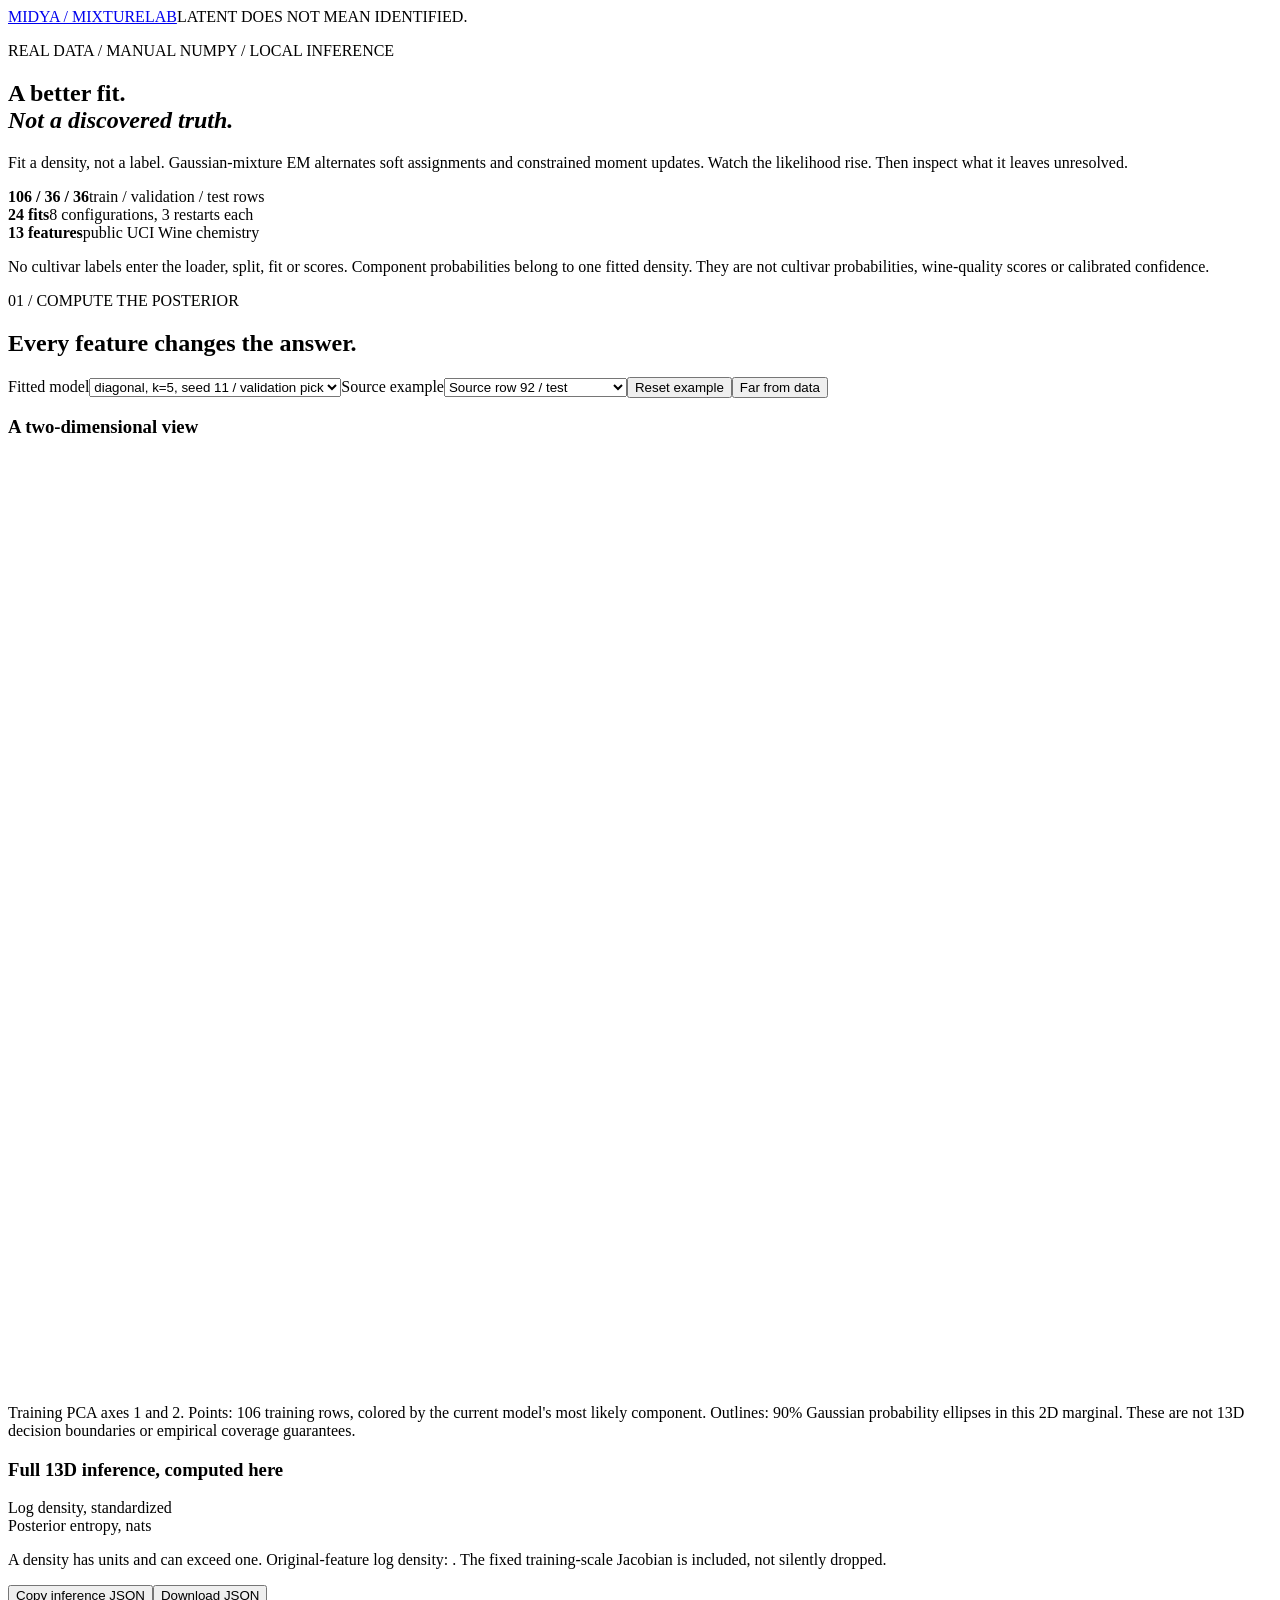
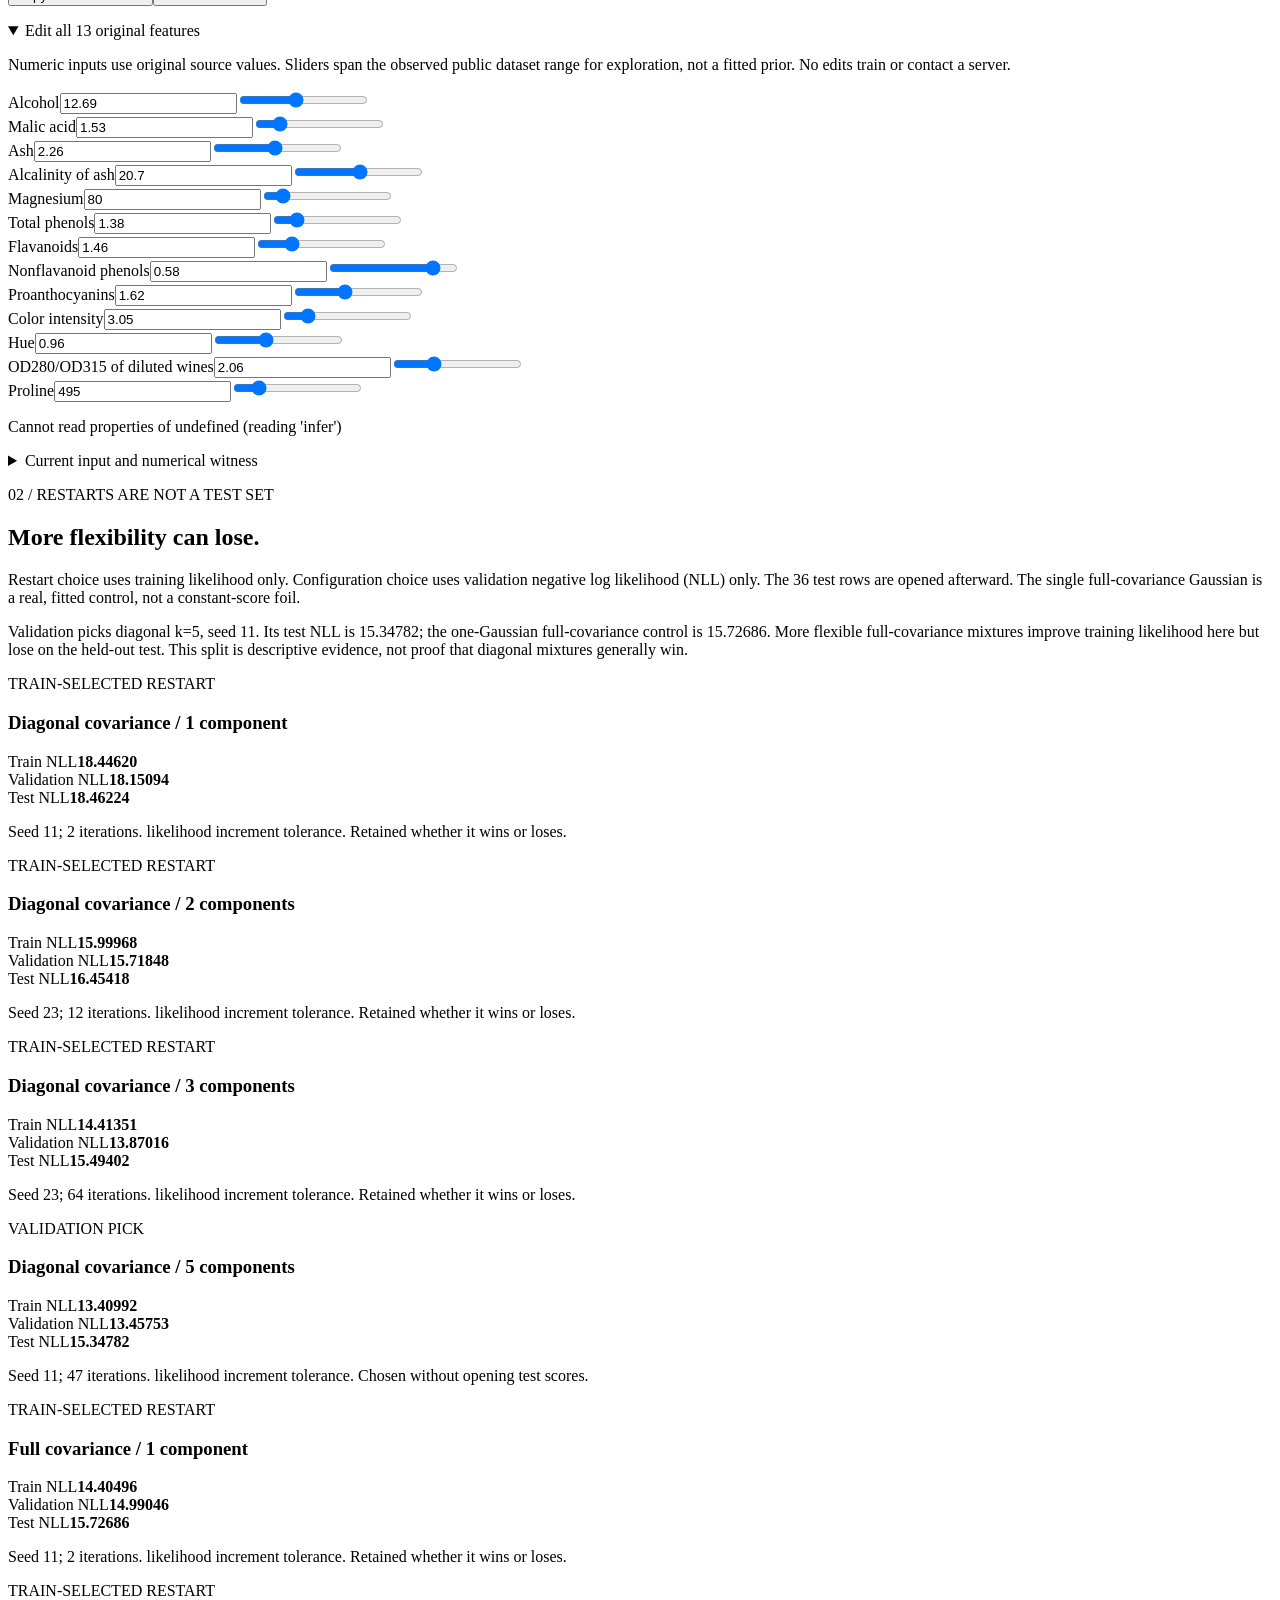
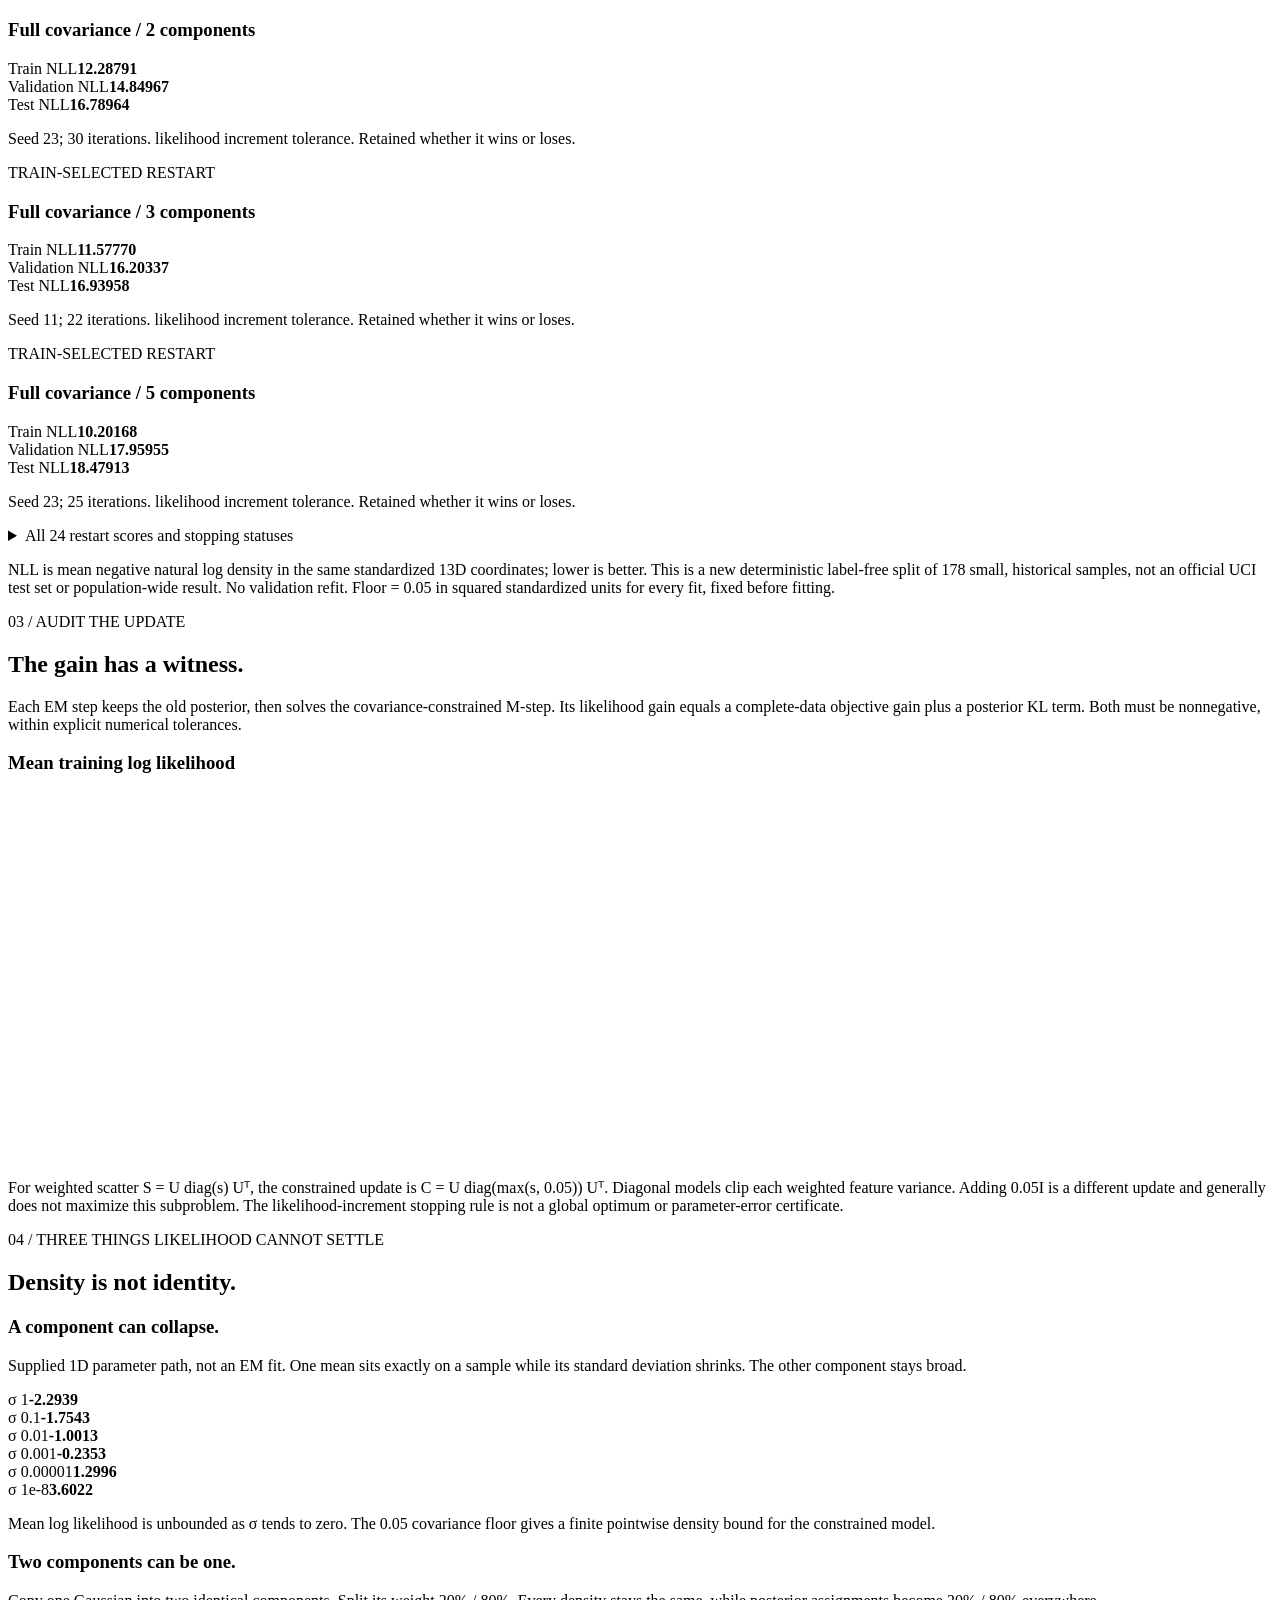
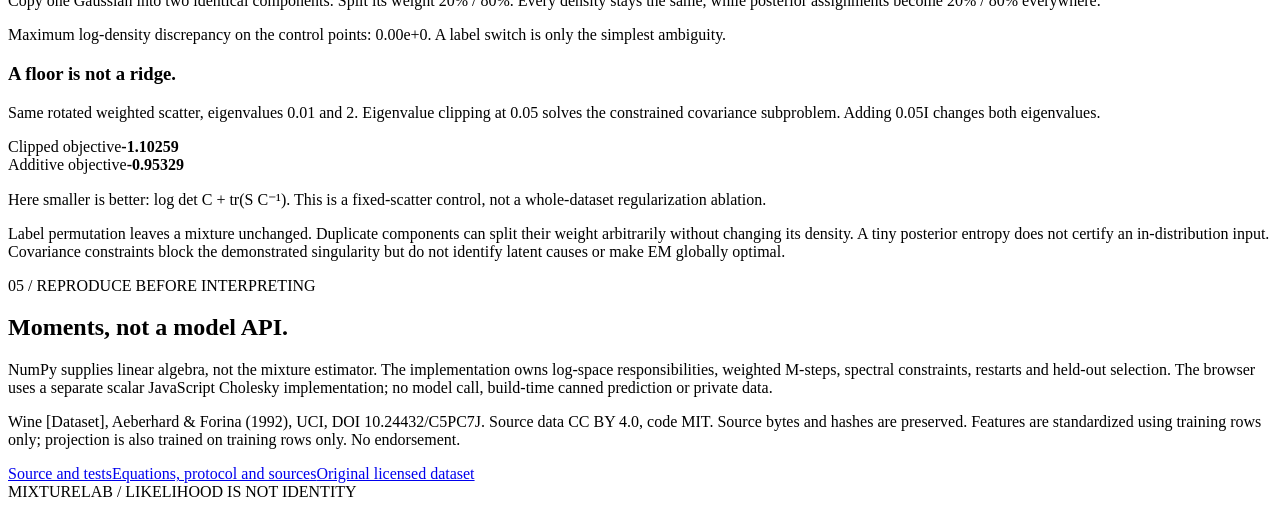
==== docs/index.html @ 6266a400 "Rename 7-index.html to index.html" ====
<!doctype html>
<html lang="en"><head><meta charset="utf-8"><meta name="viewport" content="width=device-width,initial-scale=1"><title>MixtureLab - likelihood is not identity</title><meta name="description" content="Manual Gaussian mixture EM, real held-out density scores, covariance constraints and editable component responsibilities. No model API."><meta property="og:title" content="MixtureLab - likelihood is not identity"><meta property="og:description" content="Edit 13 chemical features. Recompute the mixture. Inspect what a rising objective cannot prove."><meta name="theme-color" content="#173d38"><link rel="stylesheet" href="style.css"><script defer src="data.js"></script><script defer src="inference.js"></script><script defer src="app.js"></script></head>
<body><header><a href="https://github.com/midya8/mixturelab">MIDYA / MIXTURELAB</a><span>LATENT DOES NOT MEAN IDENTIFIED.</span></header>
<main><section class="hero"><p class="eyebrow">REAL DATA / MANUAL NUMPY / LOCAL INFERENCE</p><h1>A better fit.<br><em>Not a discovered truth.</em></h1><p class="lede">Fit a density, not a label. Gaussian-mixture EM alternates soft assignments and constrained moment updates. Watch the likelihood rise. Then inspect what it leaves unresolved.</p><div class="facts"><div><strong>106 / 36 / 36</strong><span>train / validation / test rows</span></div><div><strong>24 fits</strong><span>8 configurations, 3 restarts each</span></div><div><strong>13 features</strong><span>public UCI Wine chemistry</span></div></div><p class="callout">No cultivar labels enter the loader, split, fit or scores. Component probabilities belong to one fitted density. They are not cultivar probabilities, wine-quality scores or calibrated confidence.</p></section>
<section id="inspector"><p class="eyebrow">01 / COMPUTE THE POSTERIOR</p><h2>Every feature changes the answer.</h2><div class="toolbar"><label>Fitted model<select id="model"></select></label><label>Source example<select id="example"></select></label><button id="reset">Reset example</button><button id="far">Far from data</button></div><p id="model-note" class="muted"></p><div class="workspace"><div class="panel"><h3>A two-dimensional view</h3><svg id="scatter" viewBox="0 0 600 440" role="img" aria-label="Training-only PCA projection of training points and fitted mixture components"></svg><p class="caption">Training PCA axes 1 and 2. Points: 106 training rows, colored by the current model's most likely component. Outlines: 90% Gaussian probability ellipses in this 2D marginal. These are not 13D decision boundaries or empirical coverage guarantees.</p><p id="plot-range" class="caption"></p></div><div class="panel"><h3>Full 13D inference, computed here</h3><div class="metrics"><div><span>Log density, standardized</span><strong id="density"></strong></div><div><span>Posterior entropy, nats</span><strong id="entropy"></strong></div></div><div id="responsibilities"></div><p id="density-warning" class="callout"></p><p class="caption">A density has units and can exceed one. Original-feature log density: <span id="raw-density"></span>. The fixed training-scale Jacobian is included, not silently dropped.</p><div class="button-row"><button id="copy">Copy inference JSON</button><button id="download">Download JSON</button></div><p id="copy-status" role="status" aria-live="polite"></p></div></div><details id="editor" open><summary>Edit all 13 original features</summary><p class="caption">Numeric inputs use original source values. Sliders span the observed public dataset range for exploration, not a fitted prior. No edits train or contact a server.</p><div id="features"></div><p id="error" role="alert"></p></details><details><summary>Current input and numerical witness</summary><pre id="witness"></pre></details></section>
<section id="holdout"><p class="eyebrow">02 / RESTARTS ARE NOT A TEST SET</p><h2>More flexibility can lose.</h2><p>Restart choice uses training likelihood only. Configuration choice uses validation negative log likelihood (NLL) only. The 36 test rows are opened afterward. The single full-covariance Gaussian is a real, fitted control, not a constant-score foil.</p><p id="result" class="callout"></p><div id="comparison" class="cards"></div><details><summary>All 24 restart scores and stopping statuses</summary><p class="caption">Three restarts per configuration, with no hidden discarded failures or test-driven seed choice. Full report includes every initial/final model and the complete iteration history.</p><div class="table-scroll"><table><thead><tr><th>Family / k / seed</th><th>Train NLL</th><th>Validation NLL</th><th>Test NLL</th><th>Iterations / status</th></tr></thead><tbody id="restarts"></tbody></table></div></details><p class="caption">NLL is mean negative natural log density in the same standardized 13D coordinates; lower is better. This is a new deterministic label-free split of 178 small, historical samples, not an official UCI test set or population-wide result. No validation refit. Floor = 0.05 in squared standardized units for every fit, fixed before fitting.</p></section>
<section><p class="eyebrow">03 / AUDIT THE UPDATE</p><h2>The gain has a witness.</h2><p>Each EM step keeps the old posterior, then solves the covariance-constrained M-step. Its likelihood gain equals a complete-data objective gain plus a posterior KL term. Both must be nonnegative, within explicit numerical tolerances.</p><div class="panel"><h3>Mean training log likelihood</h3><svg id="history" viewBox="0 0 900 260" role="img" aria-label="Complete current-fit mean log likelihood trajectory"></svg><p id="history-range" class="caption"></p></div><div class="facts" id="update-facts"></div><p id="update-note" class="callout"></p><p>For weighted scatter S = U diag(s) Uᵀ, the constrained update is C = U diag(max(s, 0.05)) Uᵀ. Diagonal models clip each weighted feature variance. Adding 0.05I is a different update and generally does not maximize this subproblem. The likelihood-increment stopping rule is not a global optimum or parameter-error certificate.</p></section>
<section><p class="eyebrow">04 / THREE THINGS LIKELIHOOD CANNOT SETTLE</p><h2>Density is not identity.</h2><div class="cards" id="controls"></div><p class="callout">Label permutation leaves a mixture unchanged. Duplicate components can split their weight arbitrarily without changing its density. A tiny posterior entropy does not certify an in-distribution input. Covariance constraints block the demonstrated singularity but do not identify latent causes or make EM globally optimal.</p></section>
<section class="closing"><p class="eyebrow">05 / REPRODUCE BEFORE INTERPRETING</p><h2>Moments, not a model API.</h2><p>NumPy supplies linear algebra, not the mixture estimator. The implementation owns log-space responsibilities, weighted M-steps, spectral constraints, restarts and held-out selection. The browser uses a separate scalar JavaScript Cholesky implementation; no model call, build-time canned prediction or private data.</p><p>Wine [Dataset], Aeberhard &amp; Forina (1992), UCI, DOI 10.24432/C5PC7J. Source data CC BY 4.0, code MIT. Source bytes and hashes are preserved. Features are standardized using training rows only; projection is also trained on training rows only. No endorsement.</p><nav><a href="https://github.com/midya8/mixturelab">Source and tests</a><a href="https://github.com/midya8/mixturelab/blob/main/METHOD.md">Equations, protocol and sources</a><a href="https://archive.ics.uci.edu/dataset/109/wine">Original licensed dataset</a></nav></section></main><footer>MIXTURELAB / LIKELIHOOD IS NOT IDENTITY</footer></body></html>
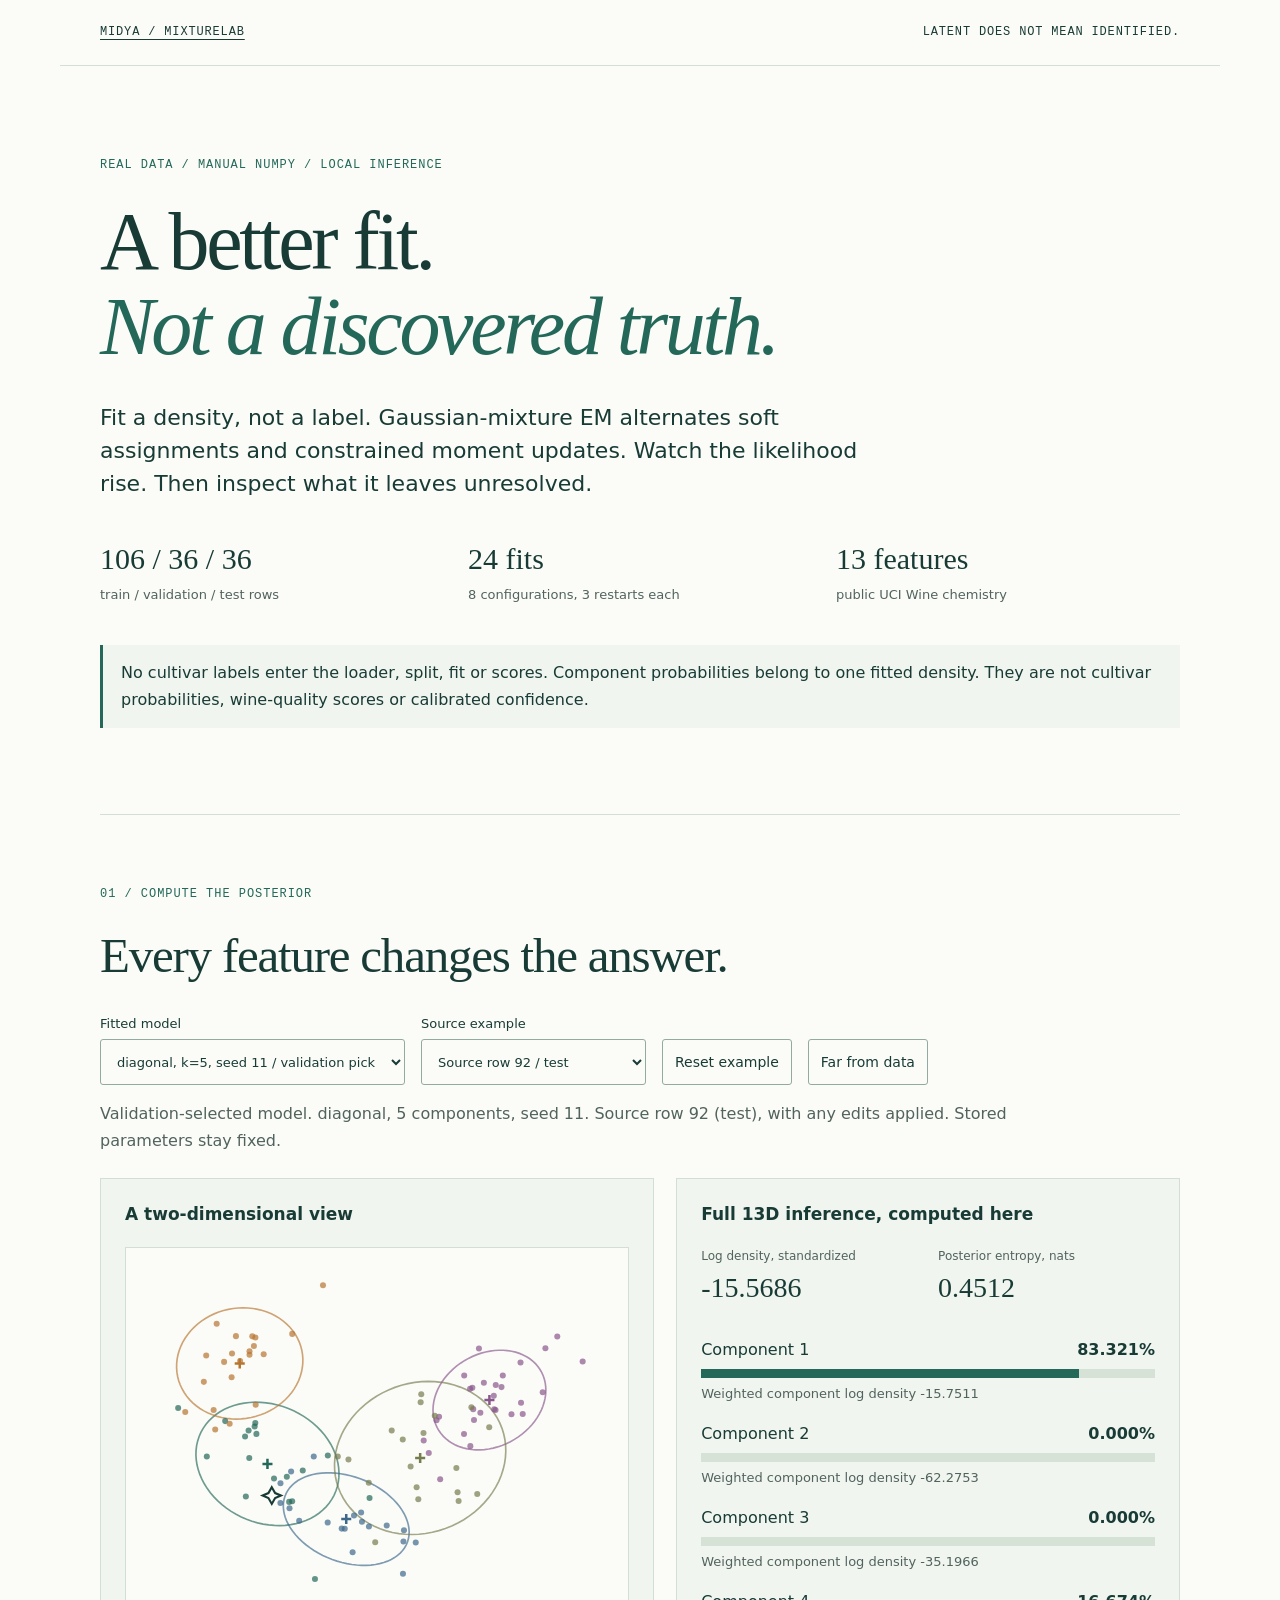
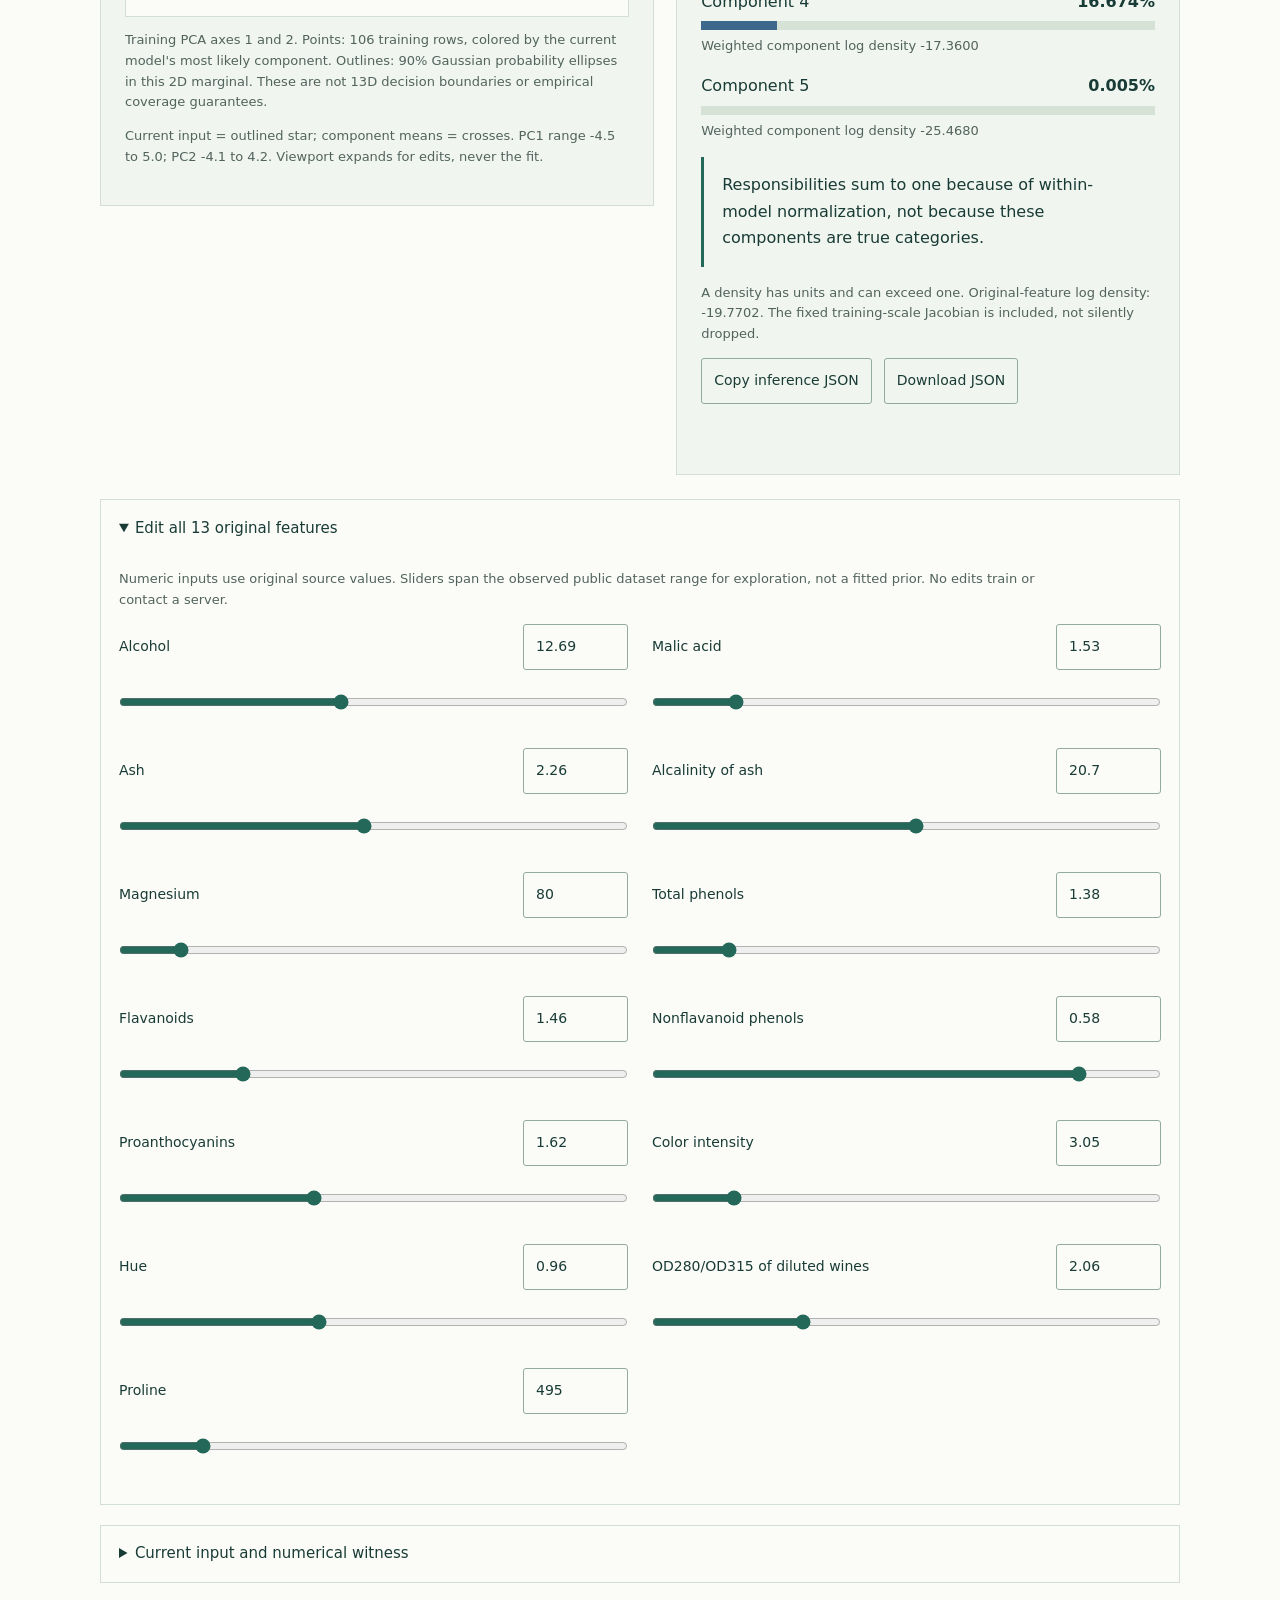
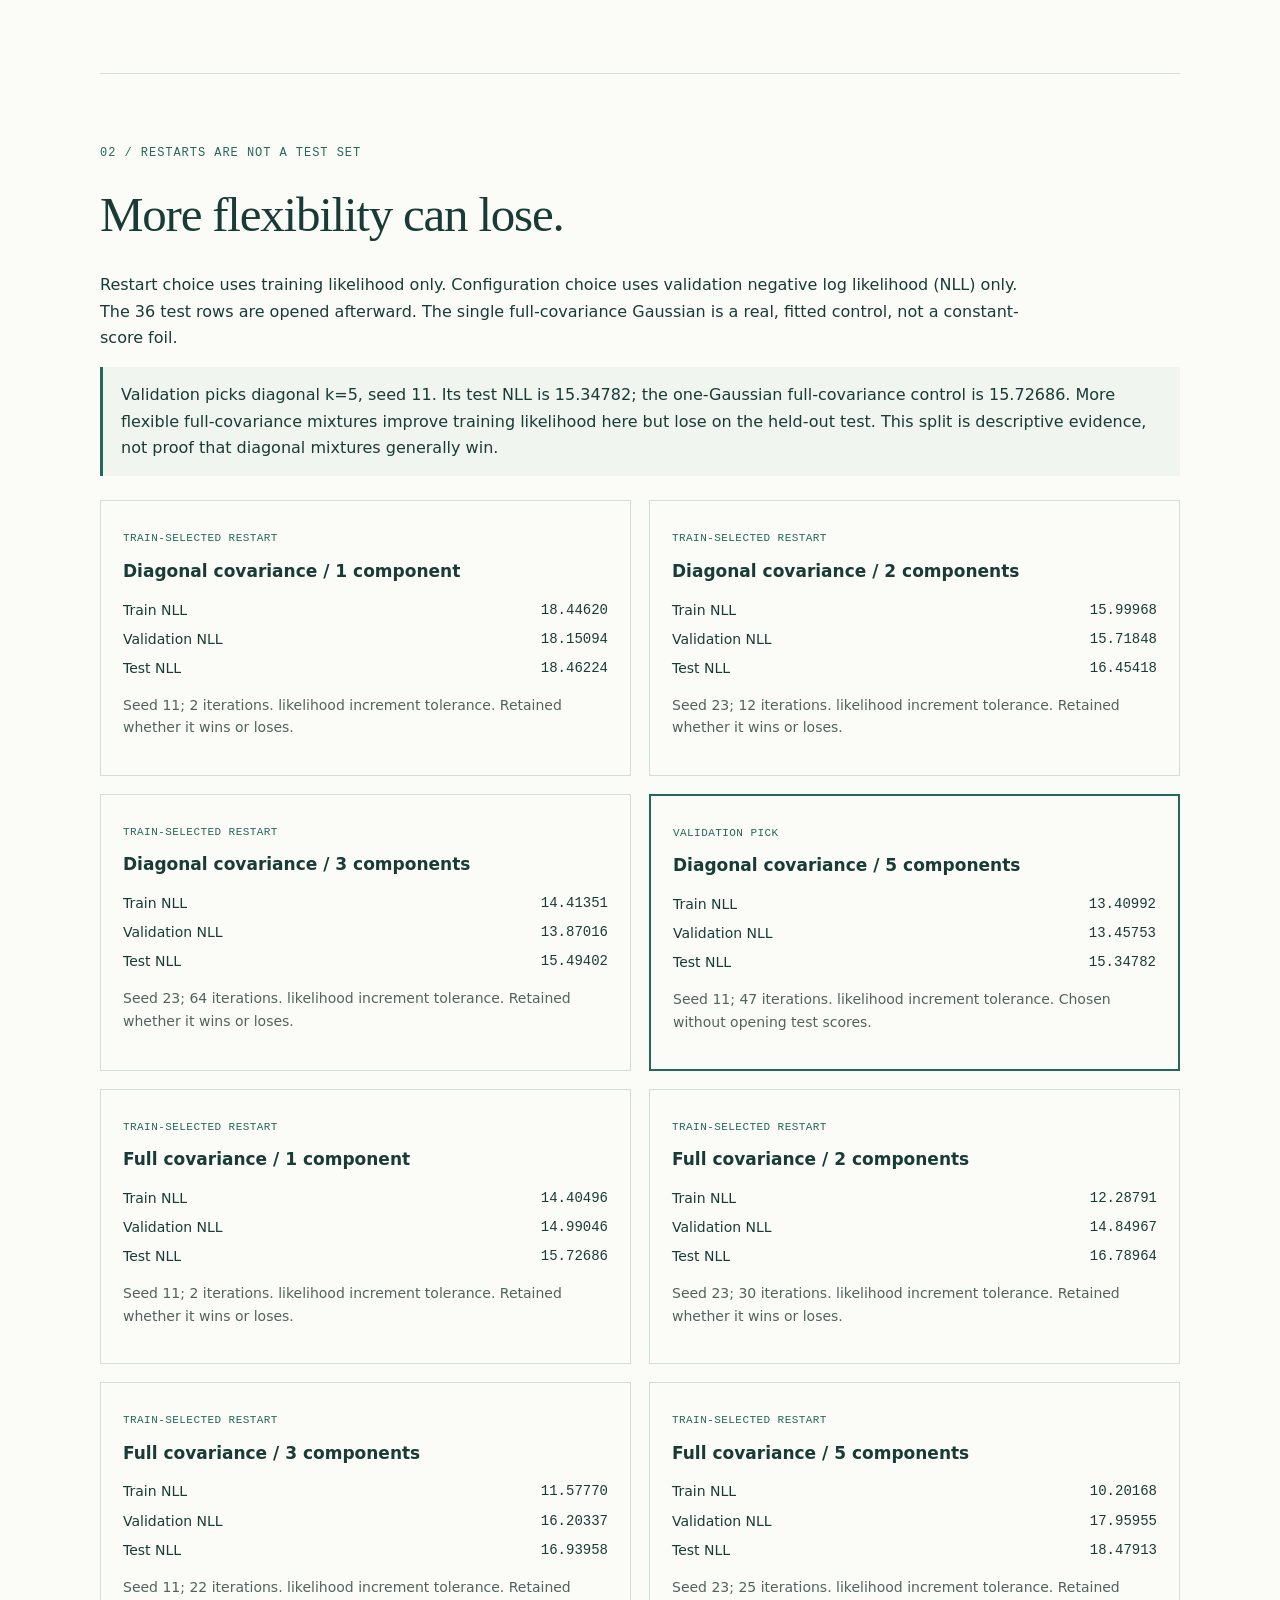
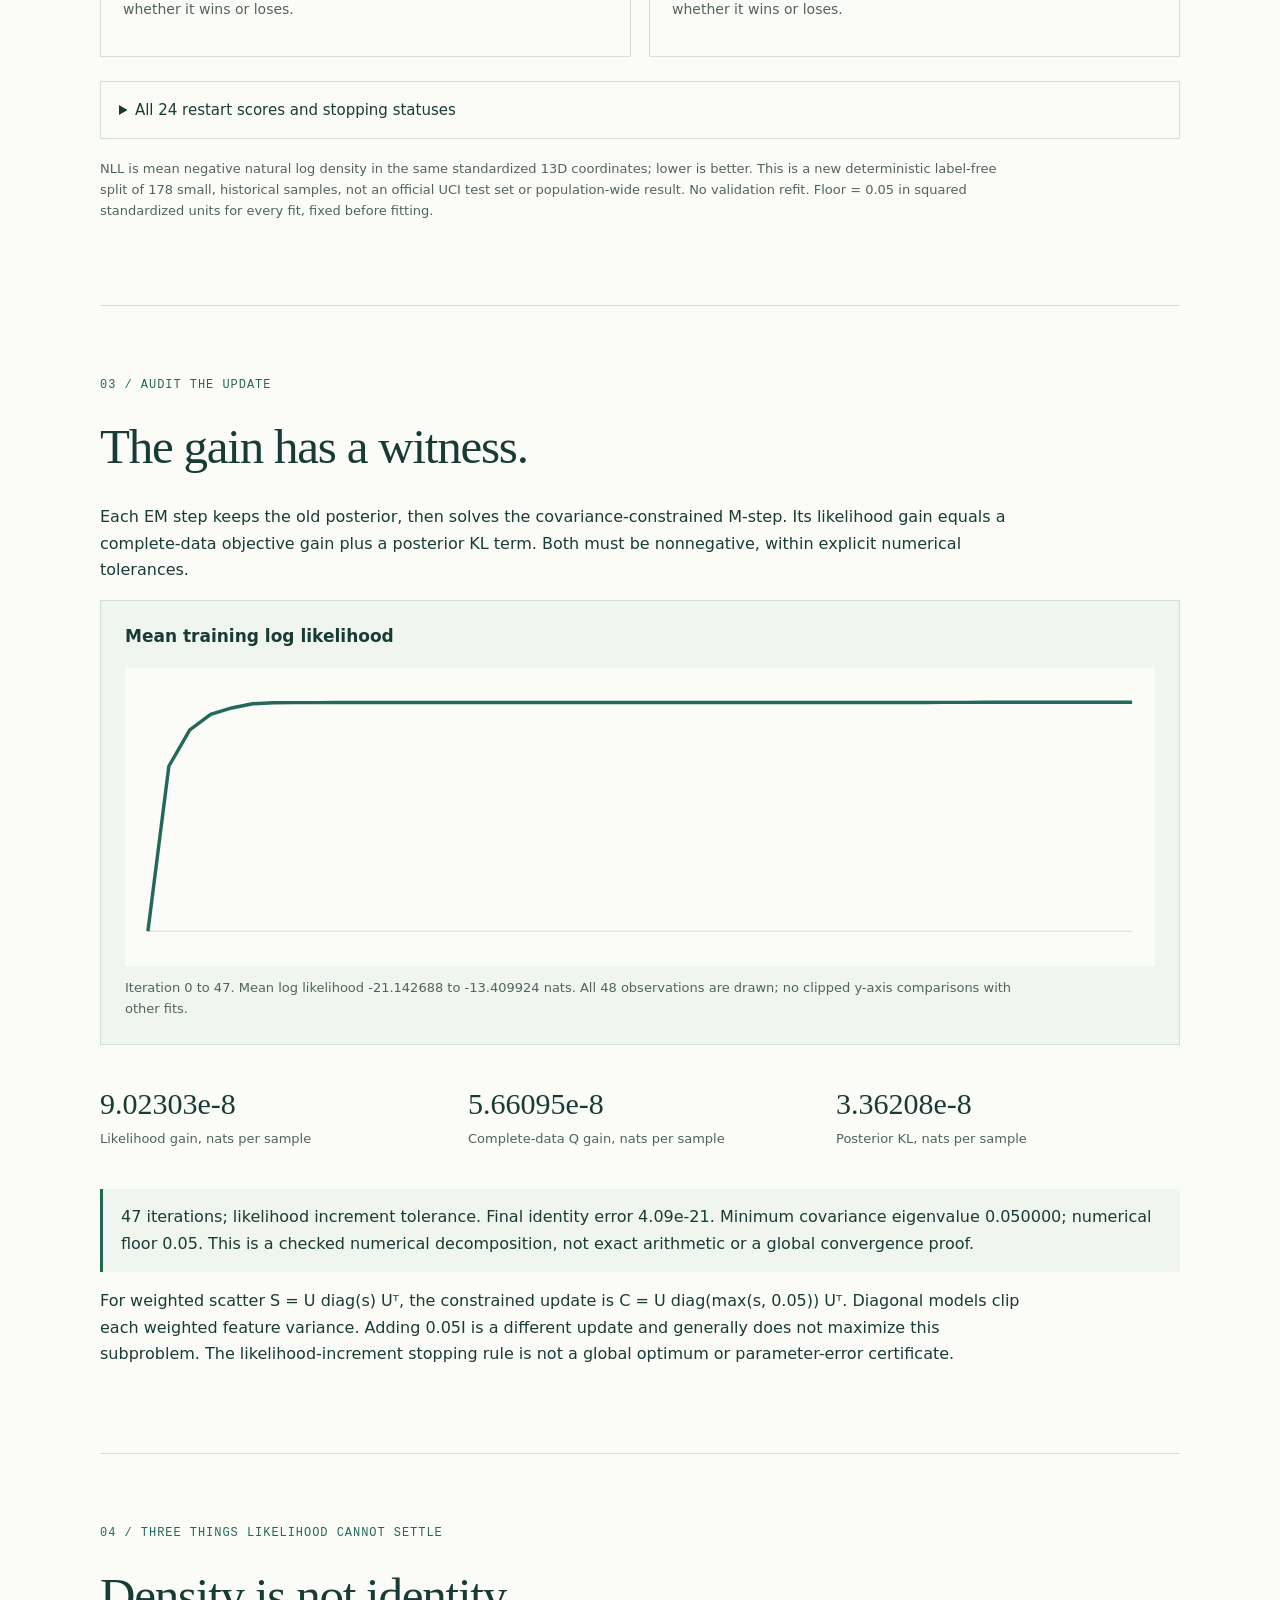
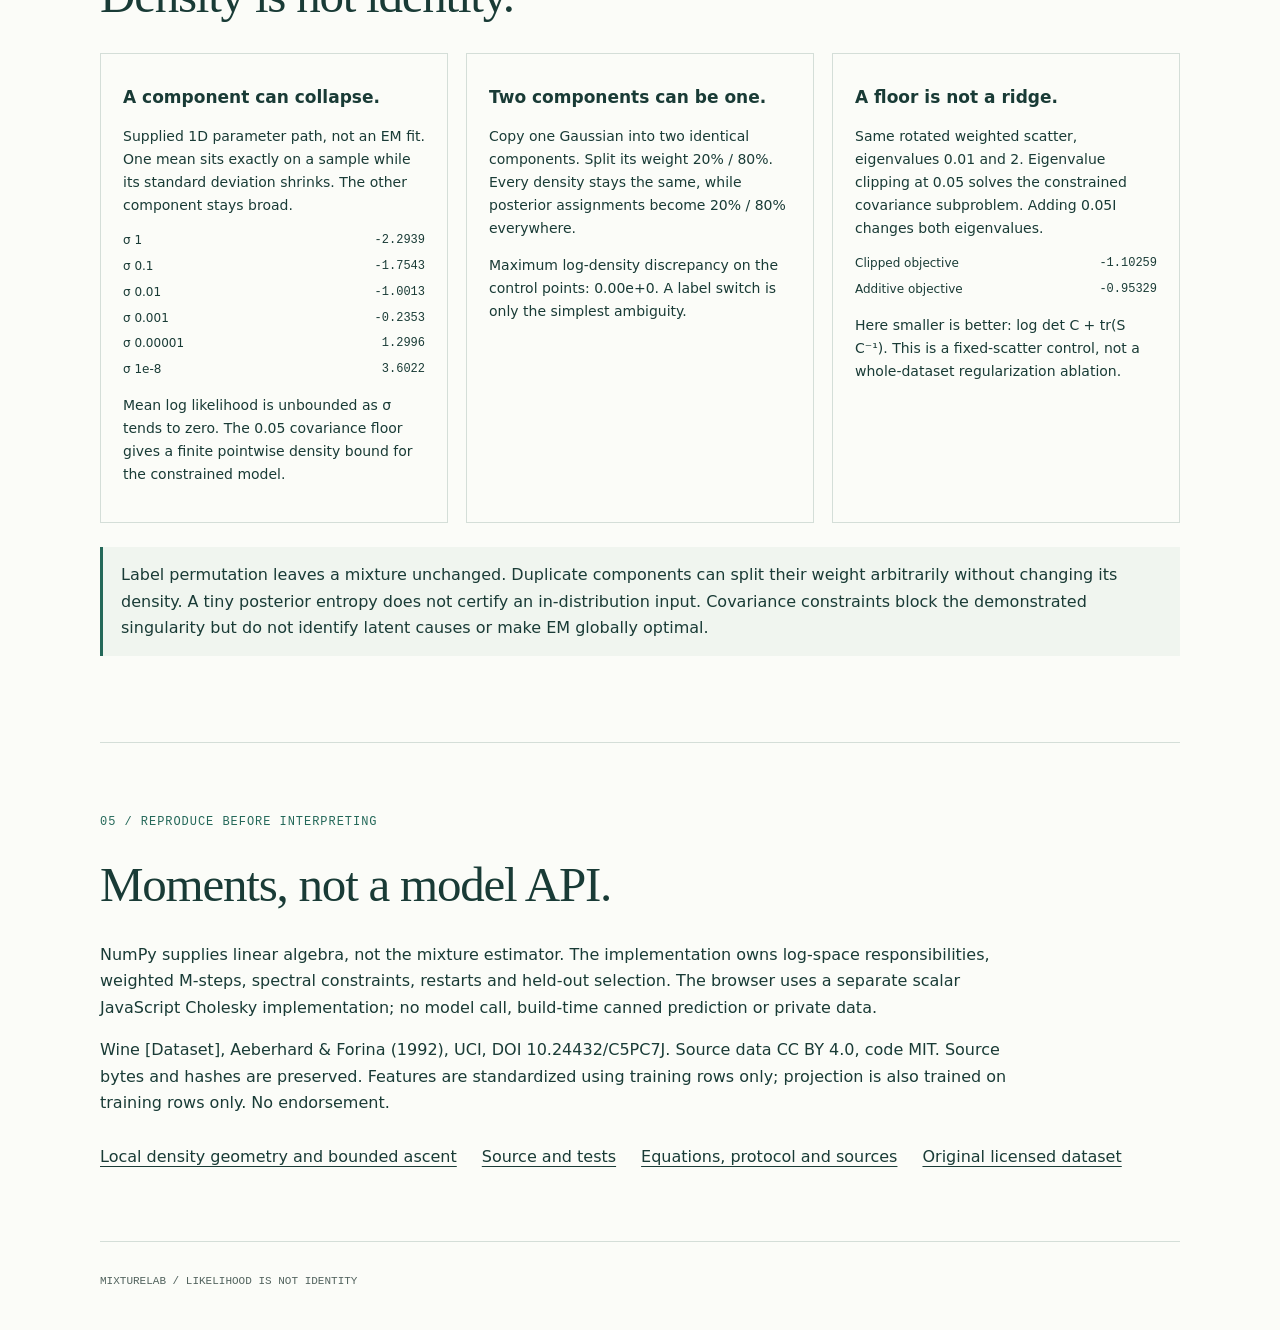
==== commit e0ce6639: "Update index.html" ====
--- a/docs/index.html
+++ b/docs/index.html
@@ -6,4 +6,4 @@
 <section id="holdout"><p class="eyebrow">02 / RESTARTS ARE NOT A TEST SET</p><h2>More flexibility can lose.</h2><p>Restart choice uses training likelihood only. Configuration choice uses validation negative log likelihood (NLL) only. The 36 test rows are opened afterward. The single full-covariance Gaussian is a real, fitted control, not a constant-score foil.</p><p id="result" class="callout"></p><div id="comparison" class="cards"></div><details><summary>All 24 restart scores and stopping statuses</summary><p class="caption">Three restarts per configuration, with no hidden discarded failures or test-driven seed choice. Full report includes every initial/final model and the complete iteration history.</p><div class="table-scroll"><table><thead><tr><th>Family / k / seed</th><th>Train NLL</th><th>Validation NLL</th><th>Test NLL</th><th>Iterations / status</th></tr></thead><tbody id="restarts"></tbody></table></div></details><p class="caption">NLL is mean negative natural log density in the same standardized 13D coordinates; lower is better. This is a new deterministic label-free split of 178 small, historical samples, not an official UCI test set or population-wide result. No validation refit. Floor = 0.05 in squared standardized units for every fit, fixed before fitting.</p></section>
 <section><p class="eyebrow">03 / AUDIT THE UPDATE</p><h2>The gain has a witness.</h2><p>Each EM step keeps the old posterior, then solves the covariance-constrained M-step. Its likelihood gain equals a complete-data objective gain plus a posterior KL term. Both must be nonnegative, within explicit numerical tolerances.</p><div class="panel"><h3>Mean training log likelihood</h3><svg id="history" viewBox="0 0 900 260" role="img" aria-label="Complete current-fit mean log likelihood trajectory"></svg><p id="history-range" class="caption"></p></div><div class="facts" id="update-facts"></div><p id="update-note" class="callout"></p><p>For weighted scatter S = U diag(s) Uᵀ, the constrained update is C = U diag(max(s, 0.05)) Uᵀ. Diagonal models clip each weighted feature variance. Adding 0.05I is a different update and generally does not maximize this subproblem. The likelihood-increment stopping rule is not a global optimum or parameter-error certificate.</p></section>
 <section><p class="eyebrow">04 / THREE THINGS LIKELIHOOD CANNOT SETTLE</p><h2>Density is not identity.</h2><div class="cards" id="controls"></div><p class="callout">Label permutation leaves a mixture unchanged. Duplicate components can split their weight arbitrarily without changing its density. A tiny posterior entropy does not certify an in-distribution input. Covariance constraints block the demonstrated singularity but do not identify latent causes or make EM globally optimal.</p></section>
-<section class="closing"><p class="eyebrow">05 / REPRODUCE BEFORE INTERPRETING</p><h2>Moments, not a model API.</h2><p>NumPy supplies linear algebra, not the mixture estimator. The implementation owns log-space responsibilities, weighted M-steps, spectral constraints, restarts and held-out selection. The browser uses a separate scalar JavaScript Cholesky implementation; no model call, build-time canned prediction or private data.</p><p>Wine [Dataset], Aeberhard &amp; Forina (1992), UCI, DOI 10.24432/C5PC7J. Source data CC BY 4.0, code MIT. Source bytes and hashes are preserved. Features are standardized using training rows only; projection is also trained on training rows only. No endorsement.</p><nav><a href="https://github.com/midya8/mixturelab">Source and tests</a><a href="https://github.com/midya8/mixturelab/blob/main/METHOD.md">Equations, protocol and sources</a><a href="https://archive.ics.uci.edu/dataset/109/wine">Original licensed dataset</a></nav></section></main><footer>MIXTURELAB / LIKELIHOOD IS NOT IDENTITY</footer></body></html>
+<section class="closing"><p class="eyebrow">05 / REPRODUCE BEFORE INTERPRETING</p><h2>Moments, not a model API.</h2><p>NumPy supplies linear algebra, not the mixture estimator. The implementation owns log-space responsibilities, weighted M-steps, spectral constraints, restarts and held-out selection. The browser uses a separate scalar JavaScript Cholesky implementation; no model call, build-time canned prediction or private data.</p><p>Wine [Dataset], Aeberhard &amp; Forina (1992), UCI, DOI 10.24432/C5PC7J. Source data CC BY 4.0, code MIT. Source bytes and hashes are preserved. Features are standardized using training rows only; projection is also trained on training rows only. No endorsement.</p><nav><a href="geometry.html">Local density geometry and bounded ascent</a><a href="https://github.com/midya8/mixturelab">Source and tests</a><a href="https://github.com/midya8/mixturelab/blob/main/METHOD.md">Equations, protocol and sources</a><a href="https://archive.ics.uci.edu/dataset/109/wine">Original licensed dataset</a></nav></section></main><footer>MIXTURELAB / LIKELIHOOD IS NOT IDENTITY</footer></body></html>
--- a/docs/style.css
+++ b/docs/style.css
@@ -0,0 +1 @@
+:root{color-scheme:light;--ink:#193b36;--muted:#52635e;--rule:#d4ded8;--accent:#246859;--paper:#fbfcf8;--panel:#f0f5ef;--error:#a32432}*{box-sizing:border-box}body{margin:0;background:var(--paper);color:var(--ink);font:16px/1.65 system-ui,-apple-system,Segoe UI,sans-serif}header,main,footer{max-width:1160px;margin:auto;padding:0 40px}header{padding-top:24px;padding-bottom:24px;display:flex;justify-content:space-between;gap:24px;border-bottom:1px solid var(--rule);font:12px/1.4 ui-monospace,monospace;letter-spacing:.07em}a{color:inherit;text-underline-offset:4px}a:hover{color:var(--accent)}section{padding:70px 0;border-bottom:1px solid var(--rule)}.hero{padding-top:90px}.eyebrow{font:12px/1.6 ui-monospace,monospace;letter-spacing:.08em;color:var(--accent);margin:0 0 24px}h1{font:clamp(48px,6.4vw,82px)/1.04 Georgia,serif;letter-spacing:-.04em;margin:0 0 32px;max-width:950px}h1 em{font-weight:normal;color:var(--accent)}h2{font:clamp(32px,4vw,49px)/1.13 Georgia,serif;letter-spacing:-.025em;margin:0 0 30px}h3{font-size:17px;line-height:1.4;margin:0 0 20px}.lede{font-size:22px;line-height:1.5;max-width:760px}p{max-width:920px}.muted,.caption{color:var(--muted)}.caption{font-size:13px;line-height:1.6}.facts{display:grid;grid-template-columns:repeat(3,minmax(0,1fr));gap:24px;margin:40px 0}.facts strong{display:block;font:30px/1.25 Georgia,serif;overflow-wrap:anywhere}.facts span{display:block;font-size:13px;color:var(--muted);margin-top:6px}.callout{background:var(--panel);border-left:3px solid var(--accent);padding:15px 18px;max-width:none}.toolbar{display:flex;gap:16px;align-items:end;flex-wrap:wrap;margin:28px 0 12px}label{display:block;font-size:13px;line-height:1.5}input,select,button,summary{font:inherit}input[type=number],select,button{min-height:46px;border:1px solid #93aaa0;border-radius:3px;background:transparent;color:var(--ink);padding:10px 12px;max-width:100%}select{display:block;margin-top:6px;min-width:160px}button{cursor:pointer;font-size:14px}button:hover{background:#e1ece3}button:focus-visible,select:focus-visible,input:focus-visible,summary:focus-visible{outline:3px solid #ae6f9e;outline-offset:3px}.workspace{display:grid;grid-template-columns:1.1fr 1fr;gap:22px;align-items:start;margin:24px 0}.panel{background:var(--panel);padding:24px;min-width:0;border:1px solid var(--rule)}svg{display:block;width:100%;height:auto;overflow:hidden}#scatter{background:#fbfcf8;border:1px solid var(--rule)}.metrics{display:grid;grid-template-columns:1fr 1fr;gap:20px;margin:20px 0 28px}.metrics span{display:block;font-size:12px;color:var(--muted)}.metrics strong{font:28px/1.5 Georgia,serif}.posterior{margin:16px 0}.posterior-head{display:flex;justify-content:space-between;gap:20px}.posterior .bar{height:9px;background:#d7e2d7;margin:6px 0}.posterior .bar span{display:block;height:100%}.posterior p{margin:3px 0}.button-row{display:flex;gap:12px;flex-wrap:wrap}details{border:1px solid var(--rule);margin:20px 0;padding:0 18px}summary{cursor:pointer;min-height:56px;display:list-item;align-content:center;font-size:15px;padding:14px 0}details[open]{padding-bottom:20px}#features{display:grid;grid-template-columns:repeat(2,minmax(0,1fr));gap:24px}#features .feature{display:grid;grid-template-columns:minmax(0,1fr) 105px;gap:10px;align-items:center}#features label{min-height:40px;align-content:center;font-size:14px}#features input[type=number]{width:100%;font-size:14px}#features input[type=range]{grid-column:1/-1;width:100%;accent-color:var(--accent);min-height:44px;margin:0;cursor:pointer}.cards{display:grid;grid-template-columns:repeat(2,minmax(0,1fr));gap:18px;margin:24px 0}.card{padding:22px;border:1px solid var(--rule);min-width:0}.card.pick{border:2px solid var(--accent)}.card .badge{font:11px/1.5 ui-monospace,monospace;color:var(--accent);letter-spacing:.04em}.card h3{margin:10px 0 15px}.score-row{display:flex;justify-content:space-between;gap:20px;font-size:14px;margin:6px 0}.score-row strong{font-family:ui-monospace,monospace;font-weight:500}.card p{font-size:14px}.table-scroll{overflow-x:auto}.table-scroll:focus{outline:2px solid var(--accent)}table{border-collapse:collapse;width:100%;font:12px/1.6 ui-monospace,monospace;min-width:700px}td,th{text-align:left;padding:11px 12px;border-bottom:1px solid var(--rule)}th{color:var(--accent)}pre{white-space:pre-wrap;word-break:break-all;font:12px/1.6 ui-monospace,monospace;max-height:500px;overflow:auto;padding:15px;background:var(--panel)}#error{color:var(--error);font-weight:600}nav{display:flex;gap:25px;flex-wrap:wrap;margin:28px 0 0}footer{padding-top:30px;padding-bottom:40px;font:11px/1.7 ui-monospace,monospace;color:var(--muted)}#copy-status{font-size:13px;min-height:20px}#controls{grid-template-columns:repeat(3,minmax(0,1fr))}#controls .score-row{font-size:12px}#history{background:#fbfcf8}#history-range{margin:12px 0 0}@media(max-width:760px){header,main,footer{padding-left:22px;padding-right:22px}header span{display:none}section{padding:48px 0}.hero{padding-top:58px}h1{font-size:51px}.lede{font-size:19px}.facts{gap:18px;grid-template-columns:1fr}.facts>div{display:flex;gap:18px;align-items:baseline;flex-wrap:wrap}.facts strong{font-size:27px}.facts span{font-size:13px}.workspace{grid-template-columns:1fr}.panel{padding:18px}.toolbar label{width:100%}select{width:100%;min-width:0}.toolbar button{flex:1}.cards,#controls{grid-template-columns:1fr}#features{grid-template-columns:1fr;gap:22px}.metrics{gap:14px}.metrics strong{font-size:25px}.callout{padding:14px}nav{display:grid;gap:14px}.card{padding:20px}.score-row{gap:15px}body{font-size:15px}.caption{font-size:13px}}
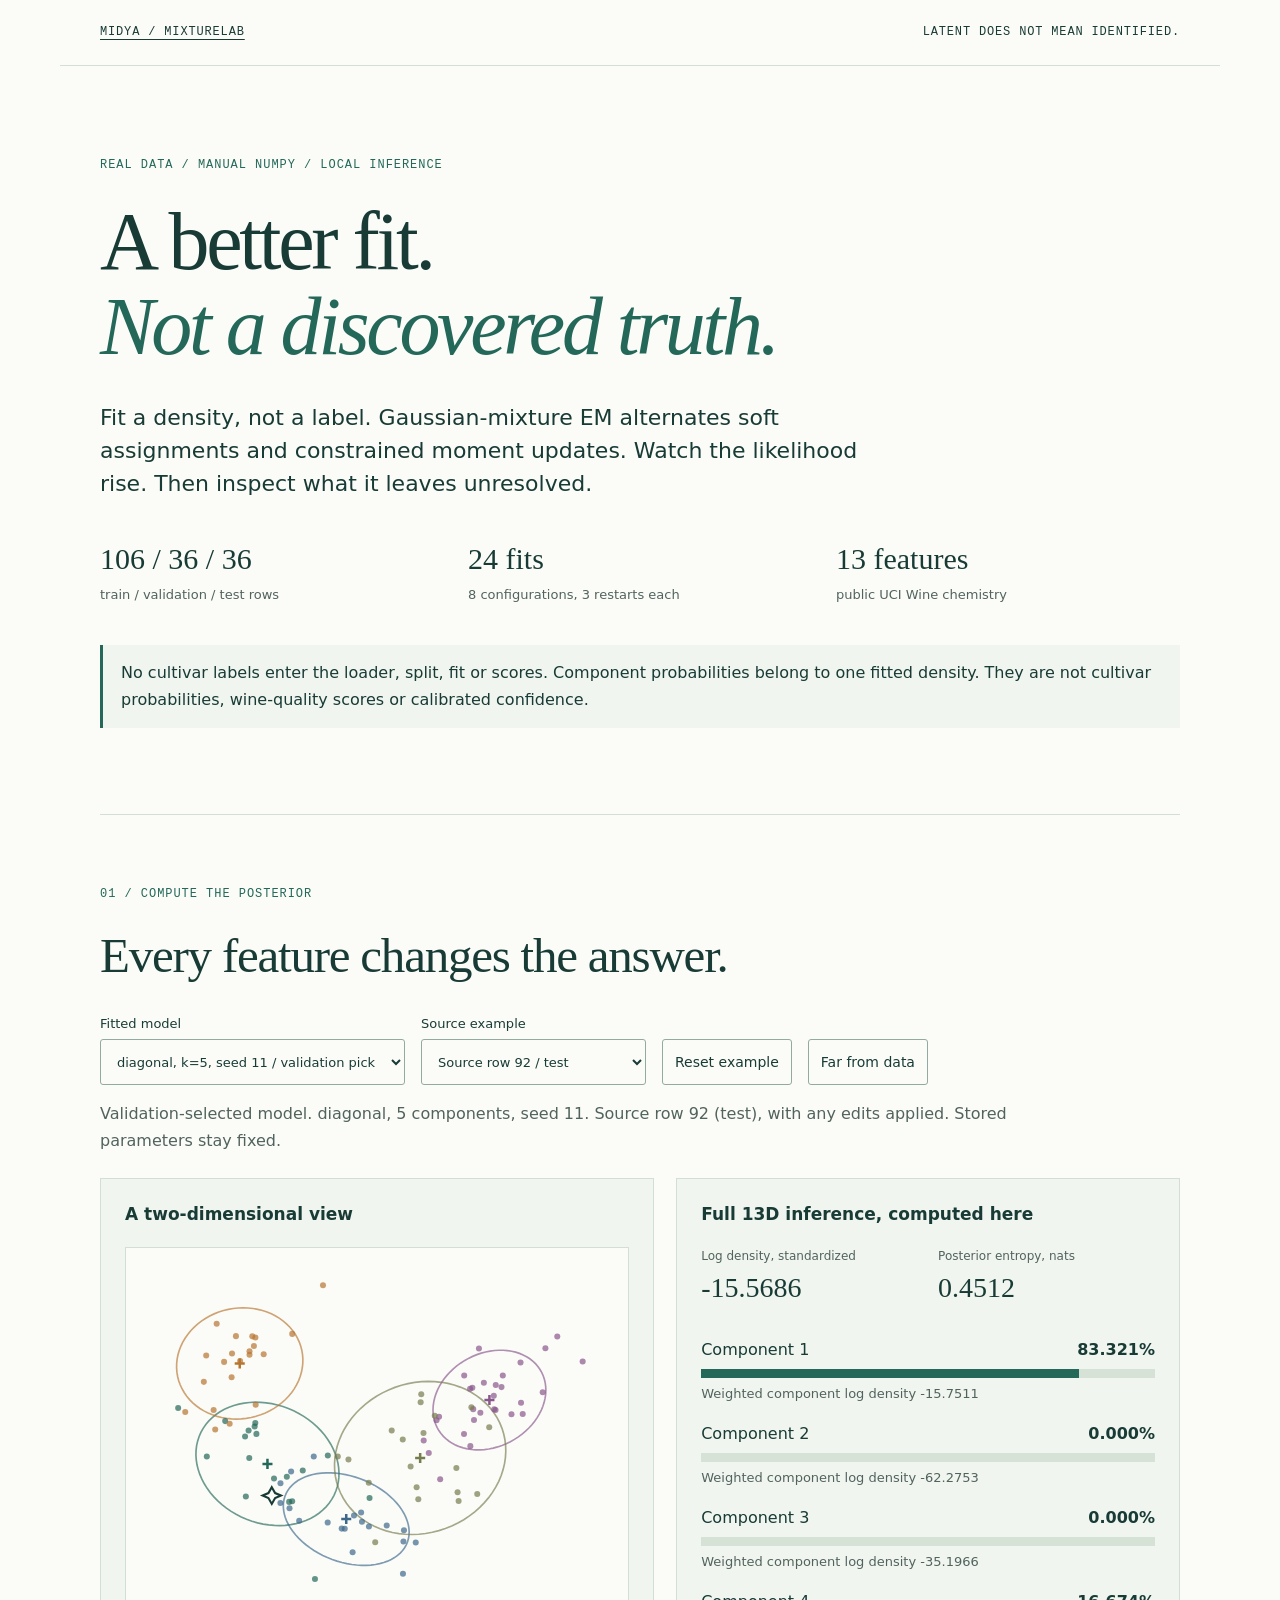
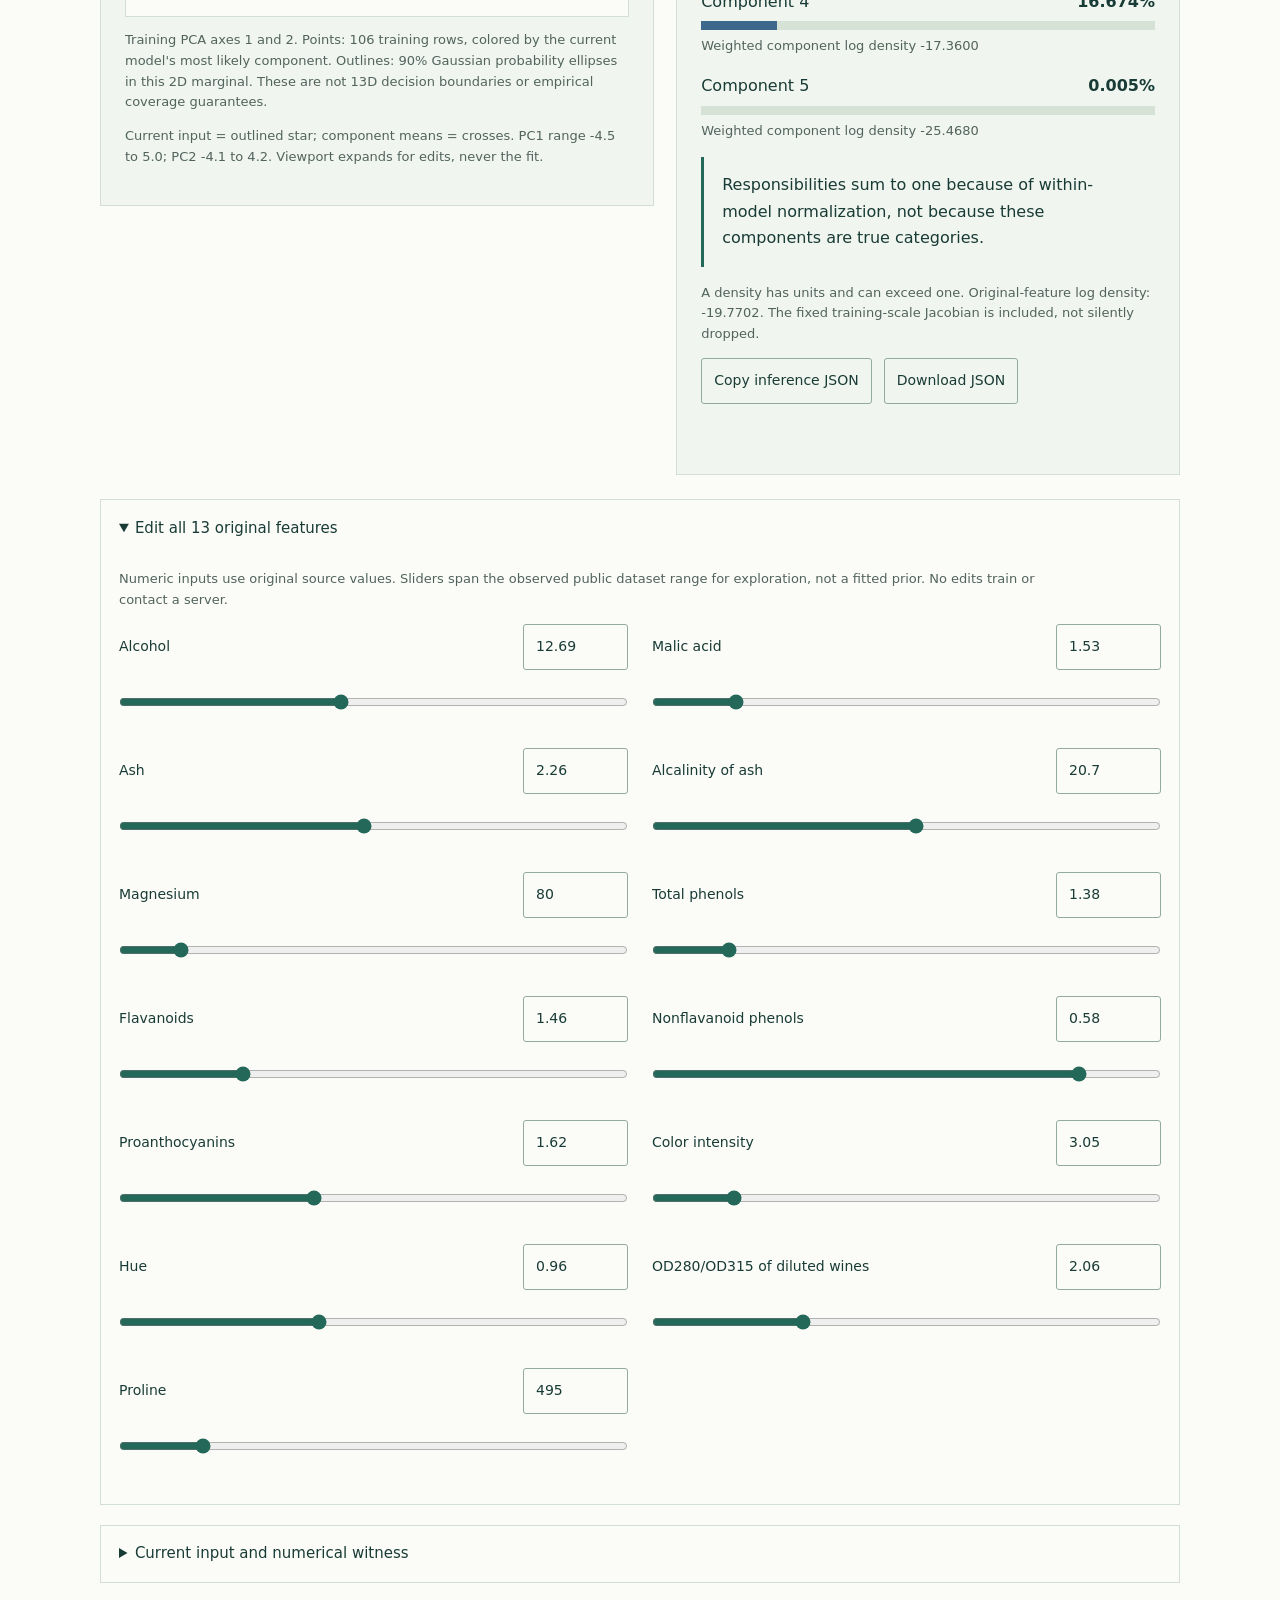
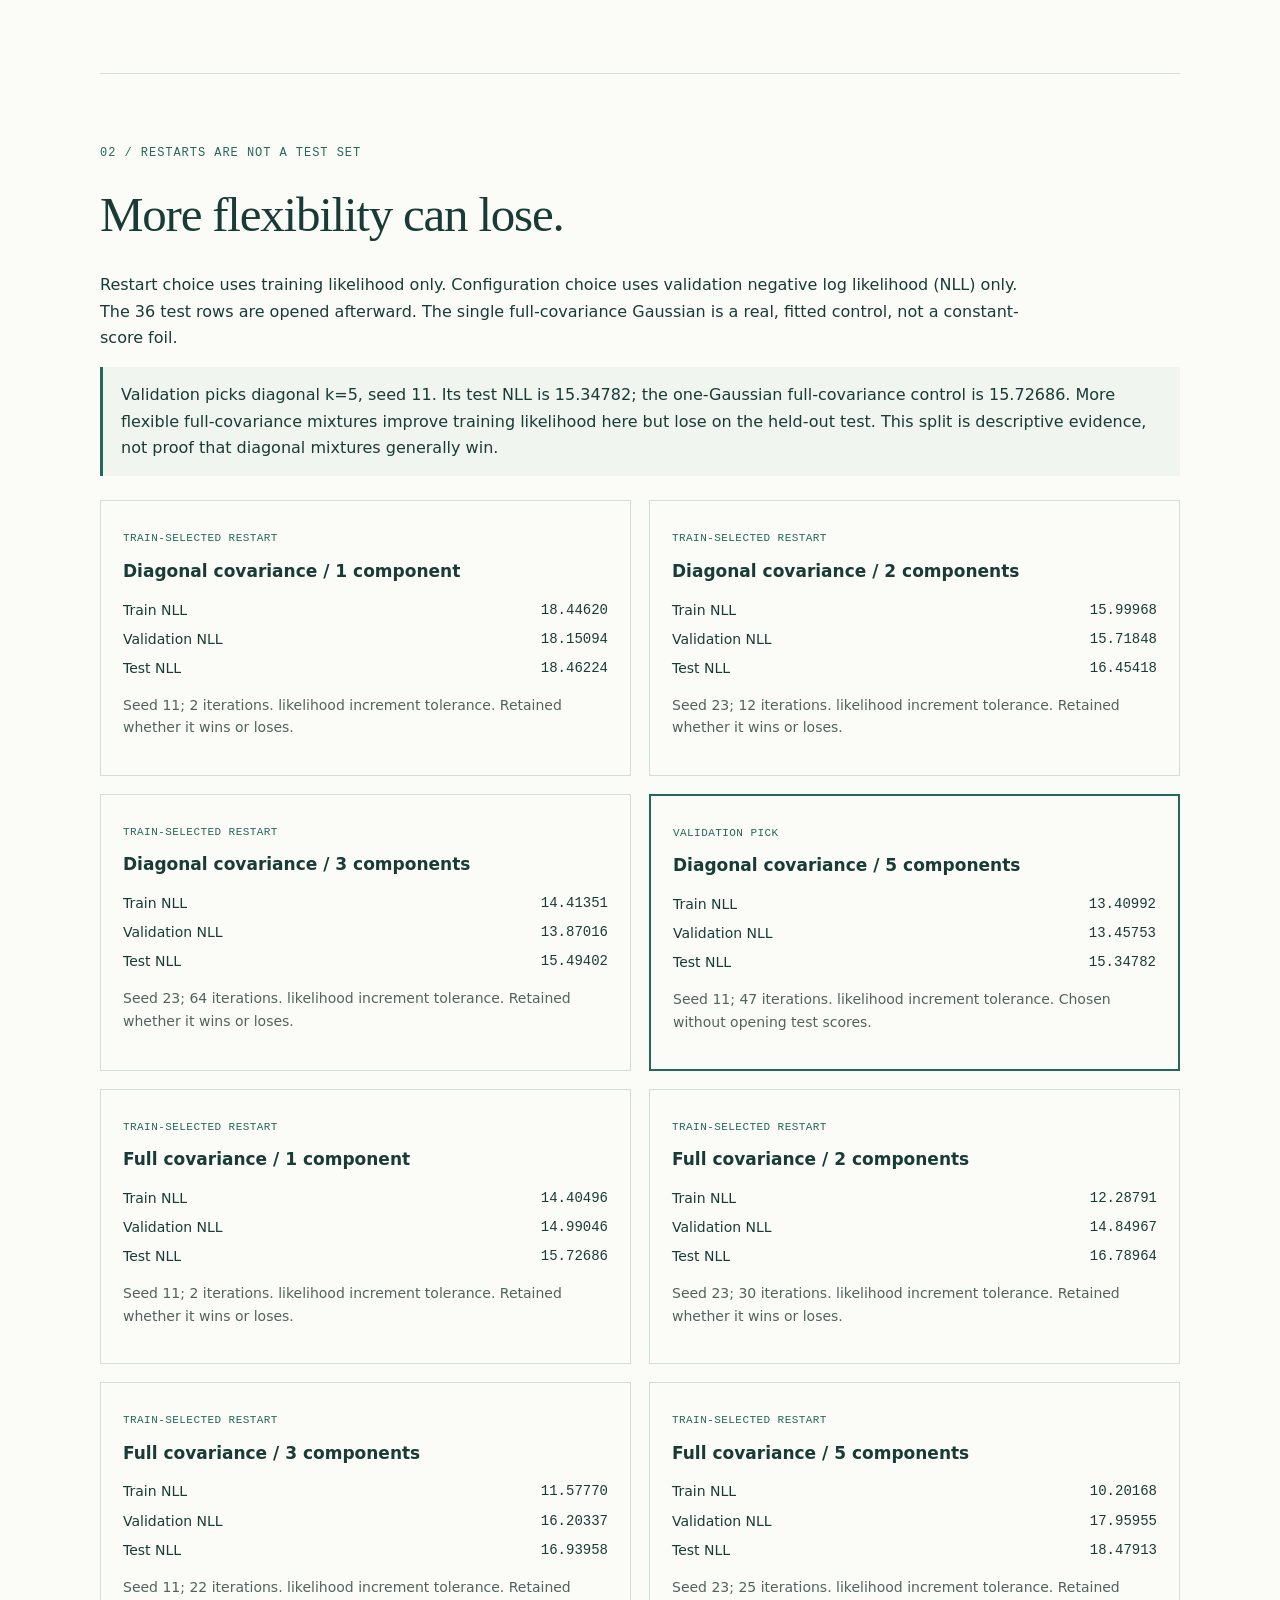
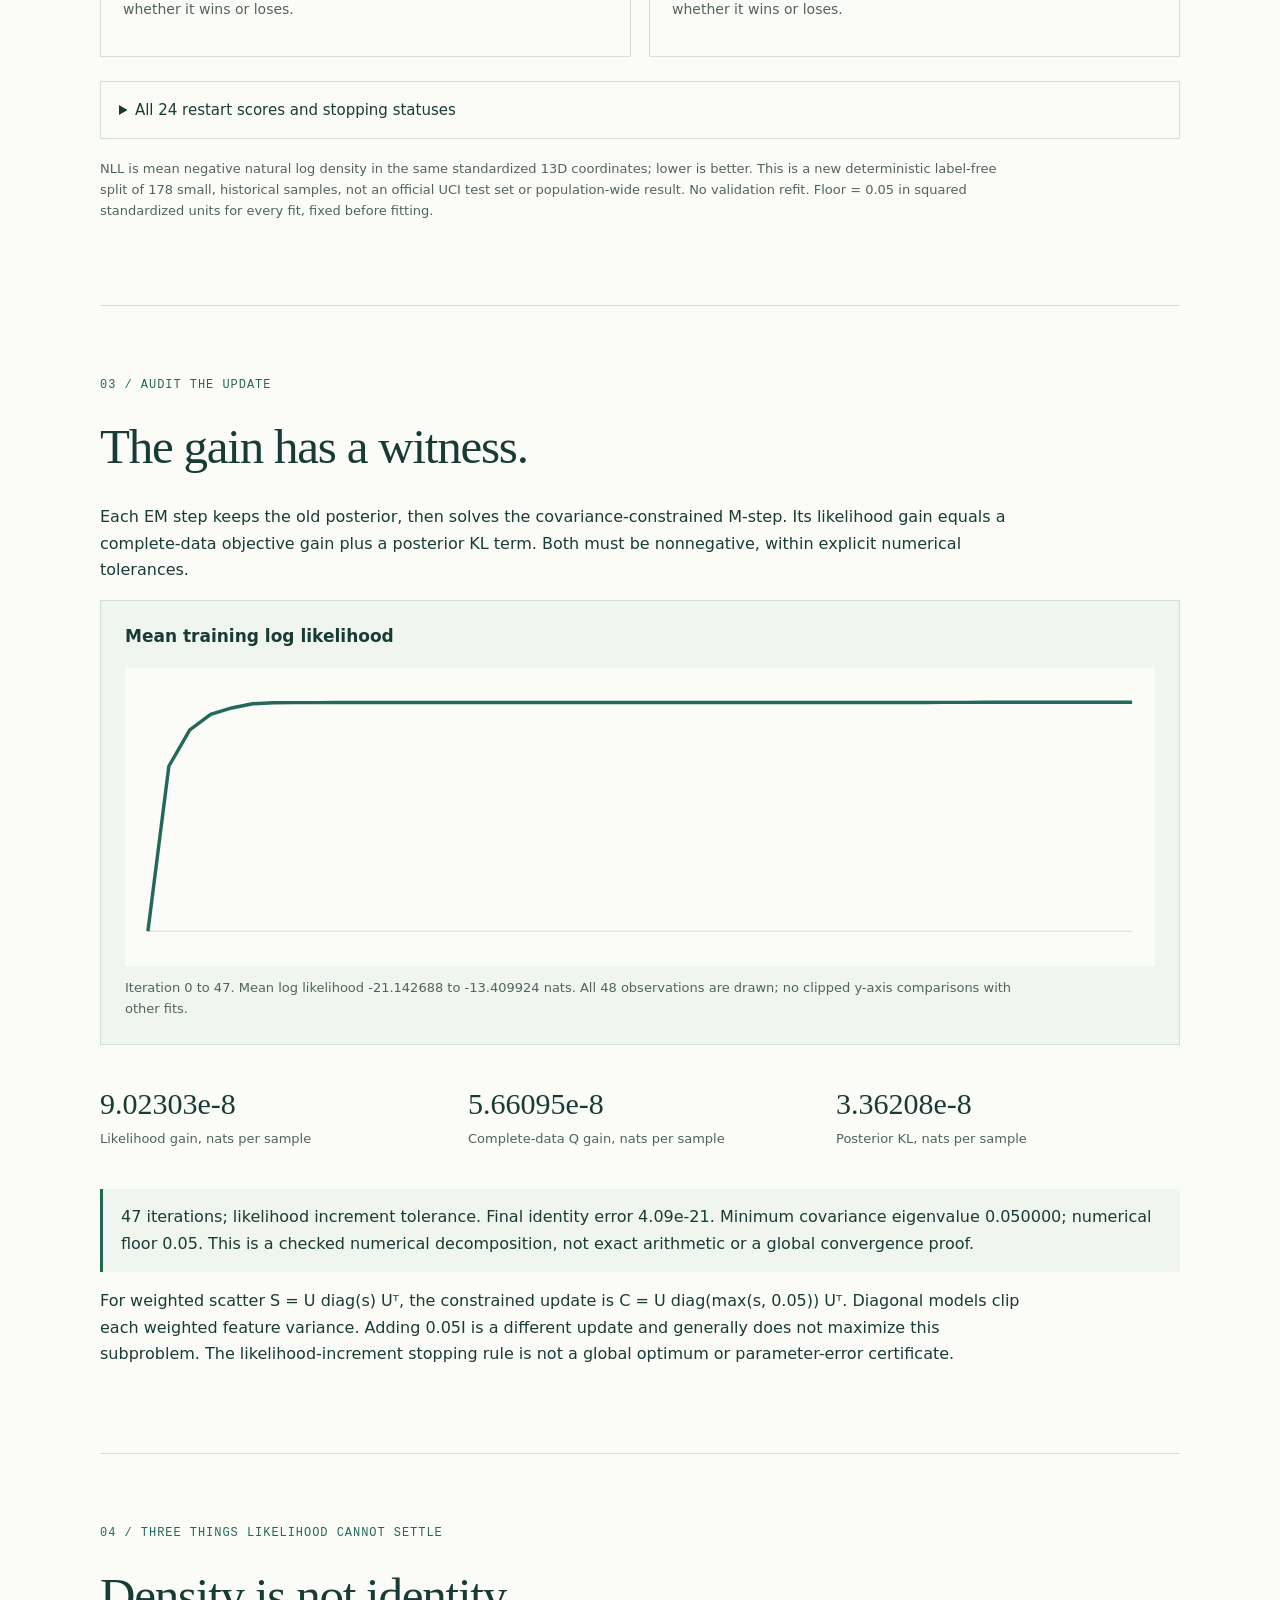
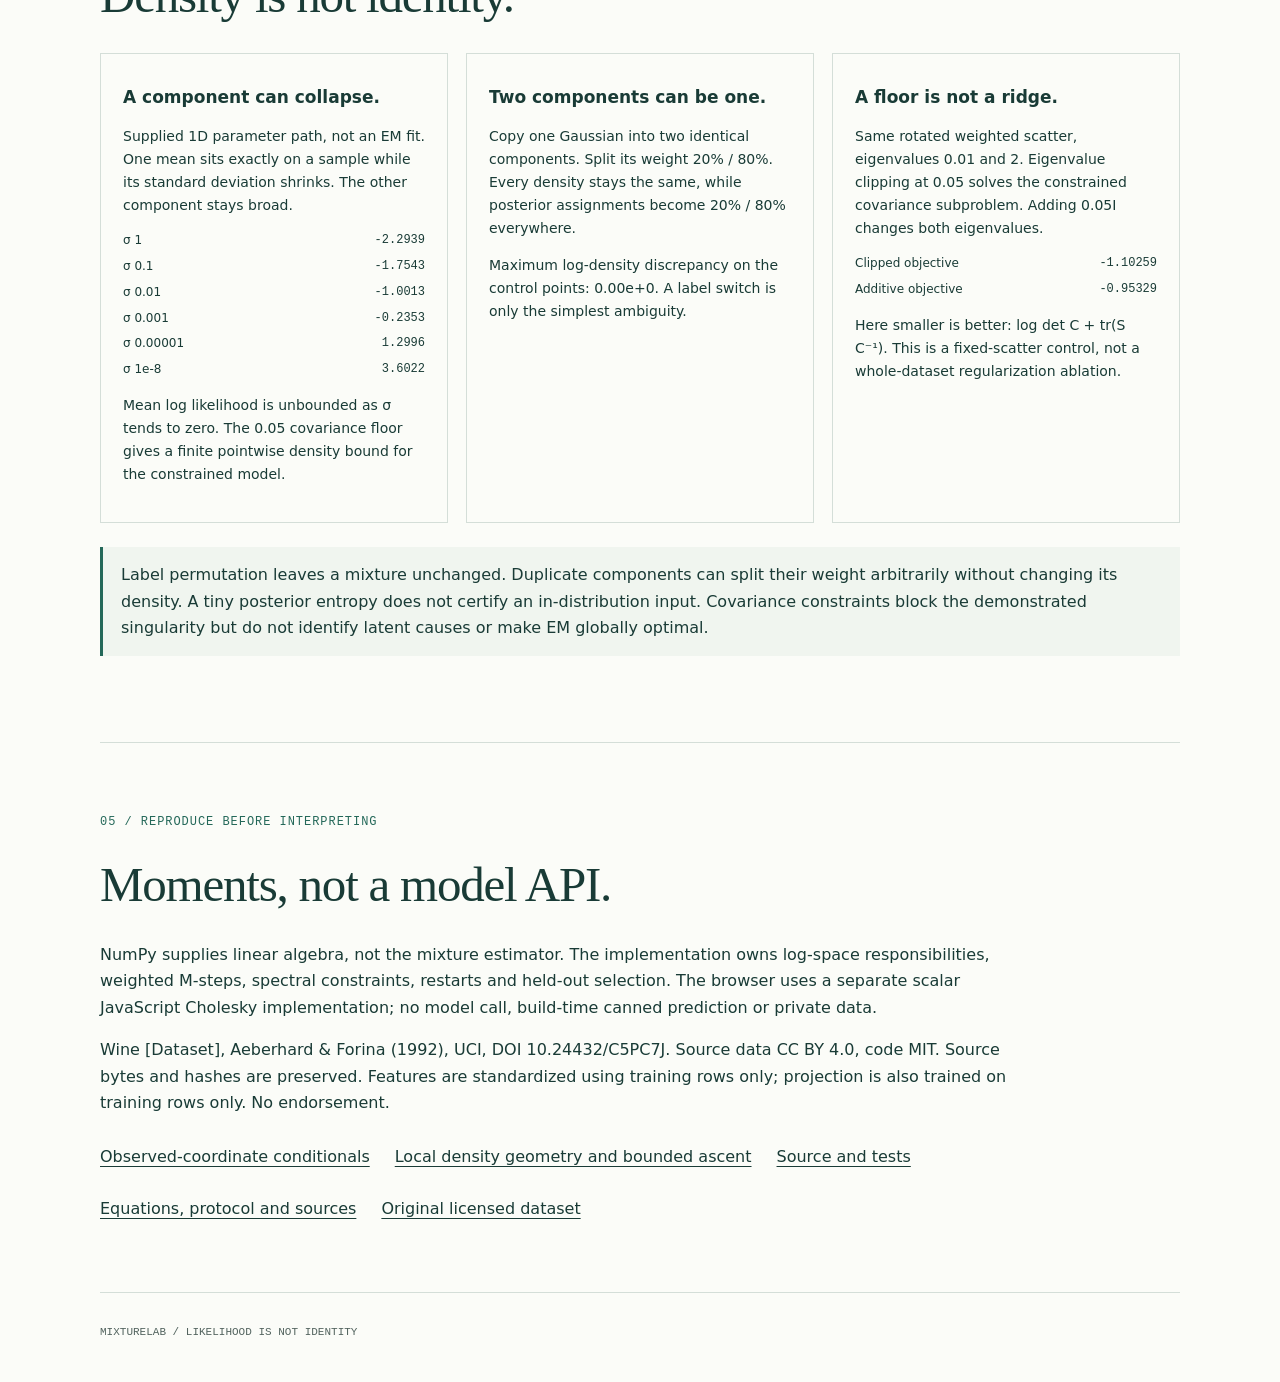
==== commit bcad3754: "Update index.html" ====
--- a/docs/index.html
+++ b/docs/index.html
@@ -6,4 +6,4 @@
 <section id="holdout"><p class="eyebrow">02 / RESTARTS ARE NOT A TEST SET</p><h2>More flexibility can lose.</h2><p>Restart choice uses training likelihood only. Configuration choice uses validation negative log likelihood (NLL) only. The 36 test rows are opened afterward. The single full-covariance Gaussian is a real, fitted control, not a constant-score foil.</p><p id="result" class="callout"></p><div id="comparison" class="cards"></div><details><summary>All 24 restart scores and stopping statuses</summary><p class="caption">Three restarts per configuration, with no hidden discarded failures or test-driven seed choice. Full report includes every initial/final model and the complete iteration history.</p><div class="table-scroll"><table><thead><tr><th>Family / k / seed</th><th>Train NLL</th><th>Validation NLL</th><th>Test NLL</th><th>Iterations / status</th></tr></thead><tbody id="restarts"></tbody></table></div></details><p class="caption">NLL is mean negative natural log density in the same standardized 13D coordinates; lower is better. This is a new deterministic label-free split of 178 small, historical samples, not an official UCI test set or population-wide result. No validation refit. Floor = 0.05 in squared standardized units for every fit, fixed before fitting.</p></section>
 <section><p class="eyebrow">03 / AUDIT THE UPDATE</p><h2>The gain has a witness.</h2><p>Each EM step keeps the old posterior, then solves the covariance-constrained M-step. Its likelihood gain equals a complete-data objective gain plus a posterior KL term. Both must be nonnegative, within explicit numerical tolerances.</p><div class="panel"><h3>Mean training log likelihood</h3><svg id="history" viewBox="0 0 900 260" role="img" aria-label="Complete current-fit mean log likelihood trajectory"></svg><p id="history-range" class="caption"></p></div><div class="facts" id="update-facts"></div><p id="update-note" class="callout"></p><p>For weighted scatter S = U diag(s) Uᵀ, the constrained update is C = U diag(max(s, 0.05)) Uᵀ. Diagonal models clip each weighted feature variance. Adding 0.05I is a different update and generally does not maximize this subproblem. The likelihood-increment stopping rule is not a global optimum or parameter-error certificate.</p></section>
 <section><p class="eyebrow">04 / THREE THINGS LIKELIHOOD CANNOT SETTLE</p><h2>Density is not identity.</h2><div class="cards" id="controls"></div><p class="callout">Label permutation leaves a mixture unchanged. Duplicate components can split their weight arbitrarily without changing its density. A tiny posterior entropy does not certify an in-distribution input. Covariance constraints block the demonstrated singularity but do not identify latent causes or make EM globally optimal.</p></section>
-<section class="closing"><p class="eyebrow">05 / REPRODUCE BEFORE INTERPRETING</p><h2>Moments, not a model API.</h2><p>NumPy supplies linear algebra, not the mixture estimator. The implementation owns log-space responsibilities, weighted M-steps, spectral constraints, restarts and held-out selection. The browser uses a separate scalar JavaScript Cholesky implementation; no model call, build-time canned prediction or private data.</p><p>Wine [Dataset], Aeberhard &amp; Forina (1992), UCI, DOI 10.24432/C5PC7J. Source data CC BY 4.0, code MIT. Source bytes and hashes are preserved. Features are standardized using training rows only; projection is also trained on training rows only. No endorsement.</p><nav><a href="geometry.html">Local density geometry and bounded ascent</a><a href="https://github.com/midya8/mixturelab">Source and tests</a><a href="https://github.com/midya8/mixturelab/blob/main/METHOD.md">Equations, protocol and sources</a><a href="https://archive.ics.uci.edu/dataset/109/wine">Original licensed dataset</a></nav></section></main><footer>MIXTURELAB / LIKELIHOOD IS NOT IDENTITY</footer></body></html>
+<section class="closing"><p class="eyebrow">05 / REPRODUCE BEFORE INTERPRETING</p><h2>Moments, not a model API.</h2><p>NumPy supplies linear algebra, not the mixture estimator. The implementation owns log-space responsibilities, weighted M-steps, spectral constraints, restarts and held-out selection. The browser uses a separate scalar JavaScript Cholesky implementation; no model call, build-time canned prediction or private data.</p><p>Wine [Dataset], Aeberhard &amp; Forina (1992), UCI, DOI 10.24432/C5PC7J. Source data CC BY 4.0, code MIT. Source bytes and hashes are preserved. Features are standardized using training rows only; projection is also trained on training rows only. No endorsement.</p><nav><a href="conditional.html">Observed-coordinate conditionals</a><a href="geometry.html">Local density geometry and bounded ascent</a><a href="https://github.com/midya8/mixturelab">Source and tests</a><a href="https://github.com/midya8/mixturelab/blob/main/METHOD.md">Equations, protocol and sources</a><a href="https://archive.ics.uci.edu/dataset/109/wine">Original licensed dataset</a></nav></section></main><footer>MIXTURELAB / LIKELIHOOD IS NOT IDENTITY</footer></body></html>
